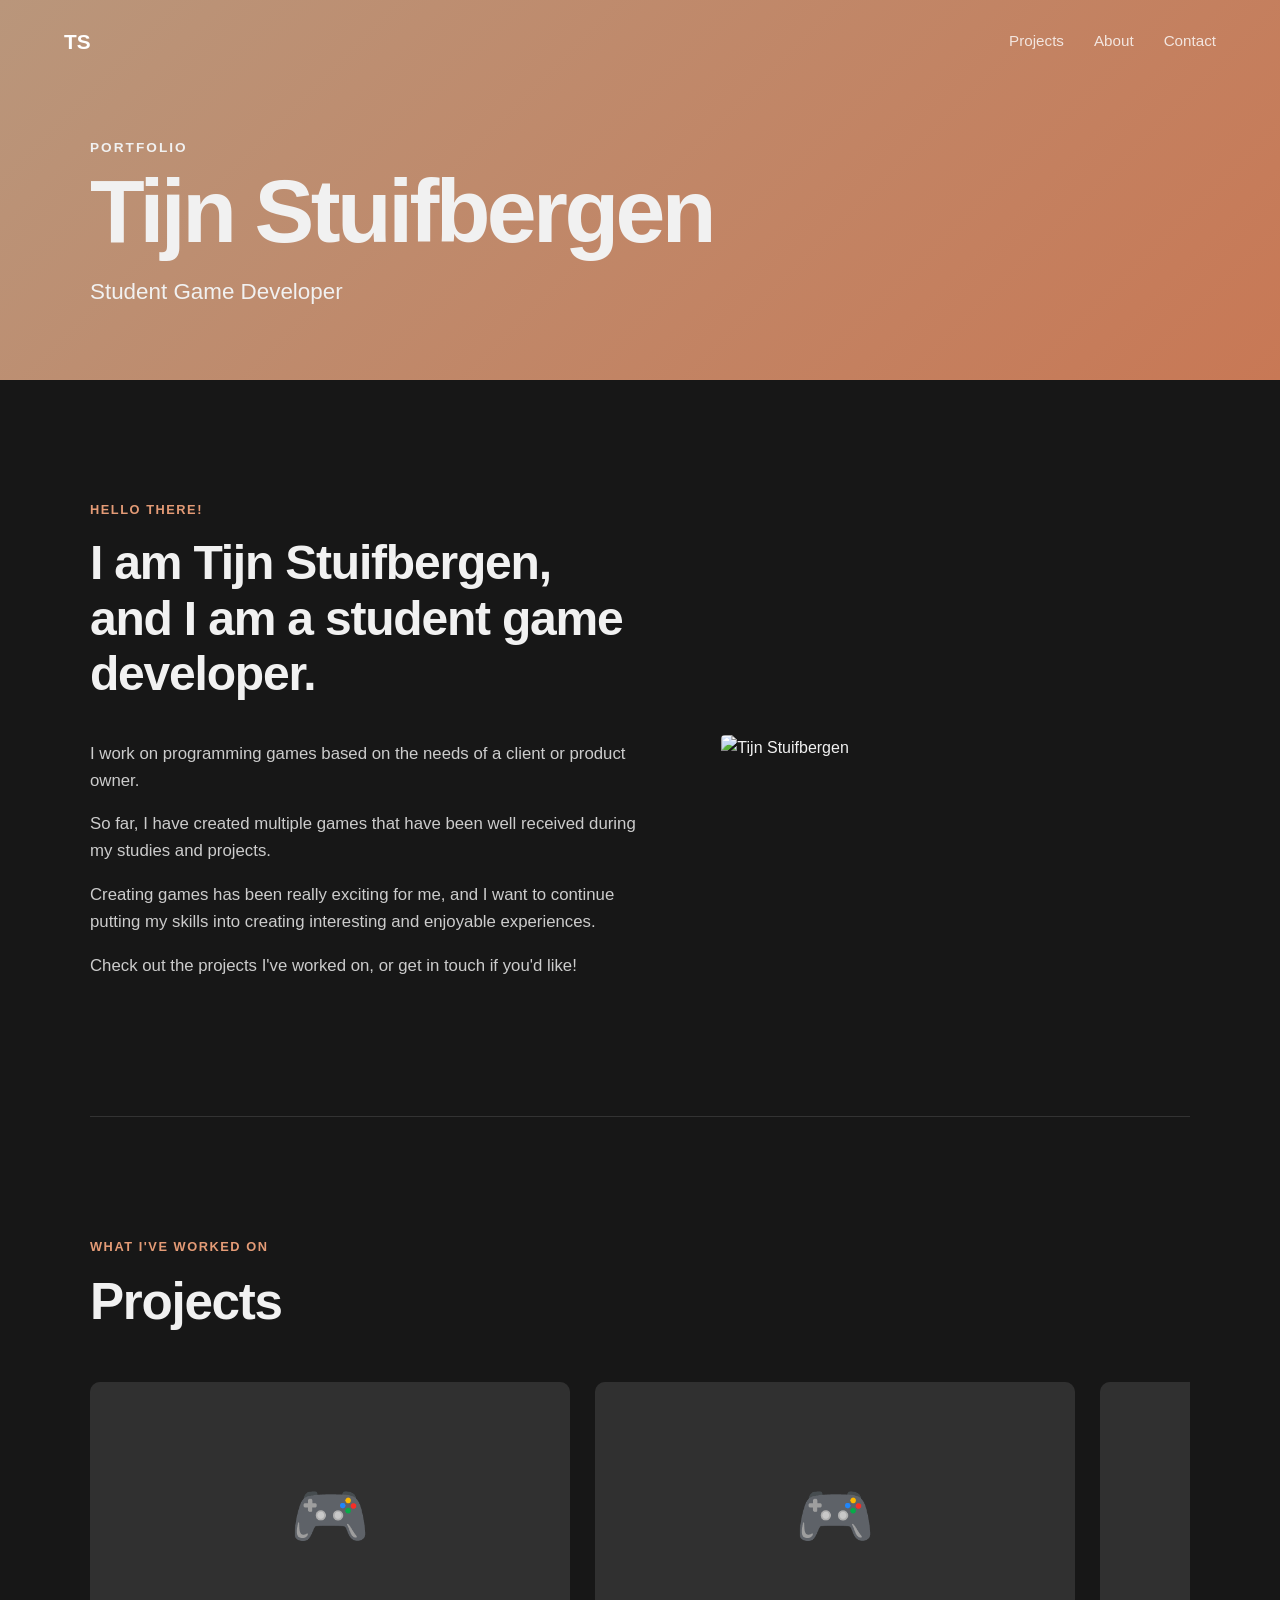
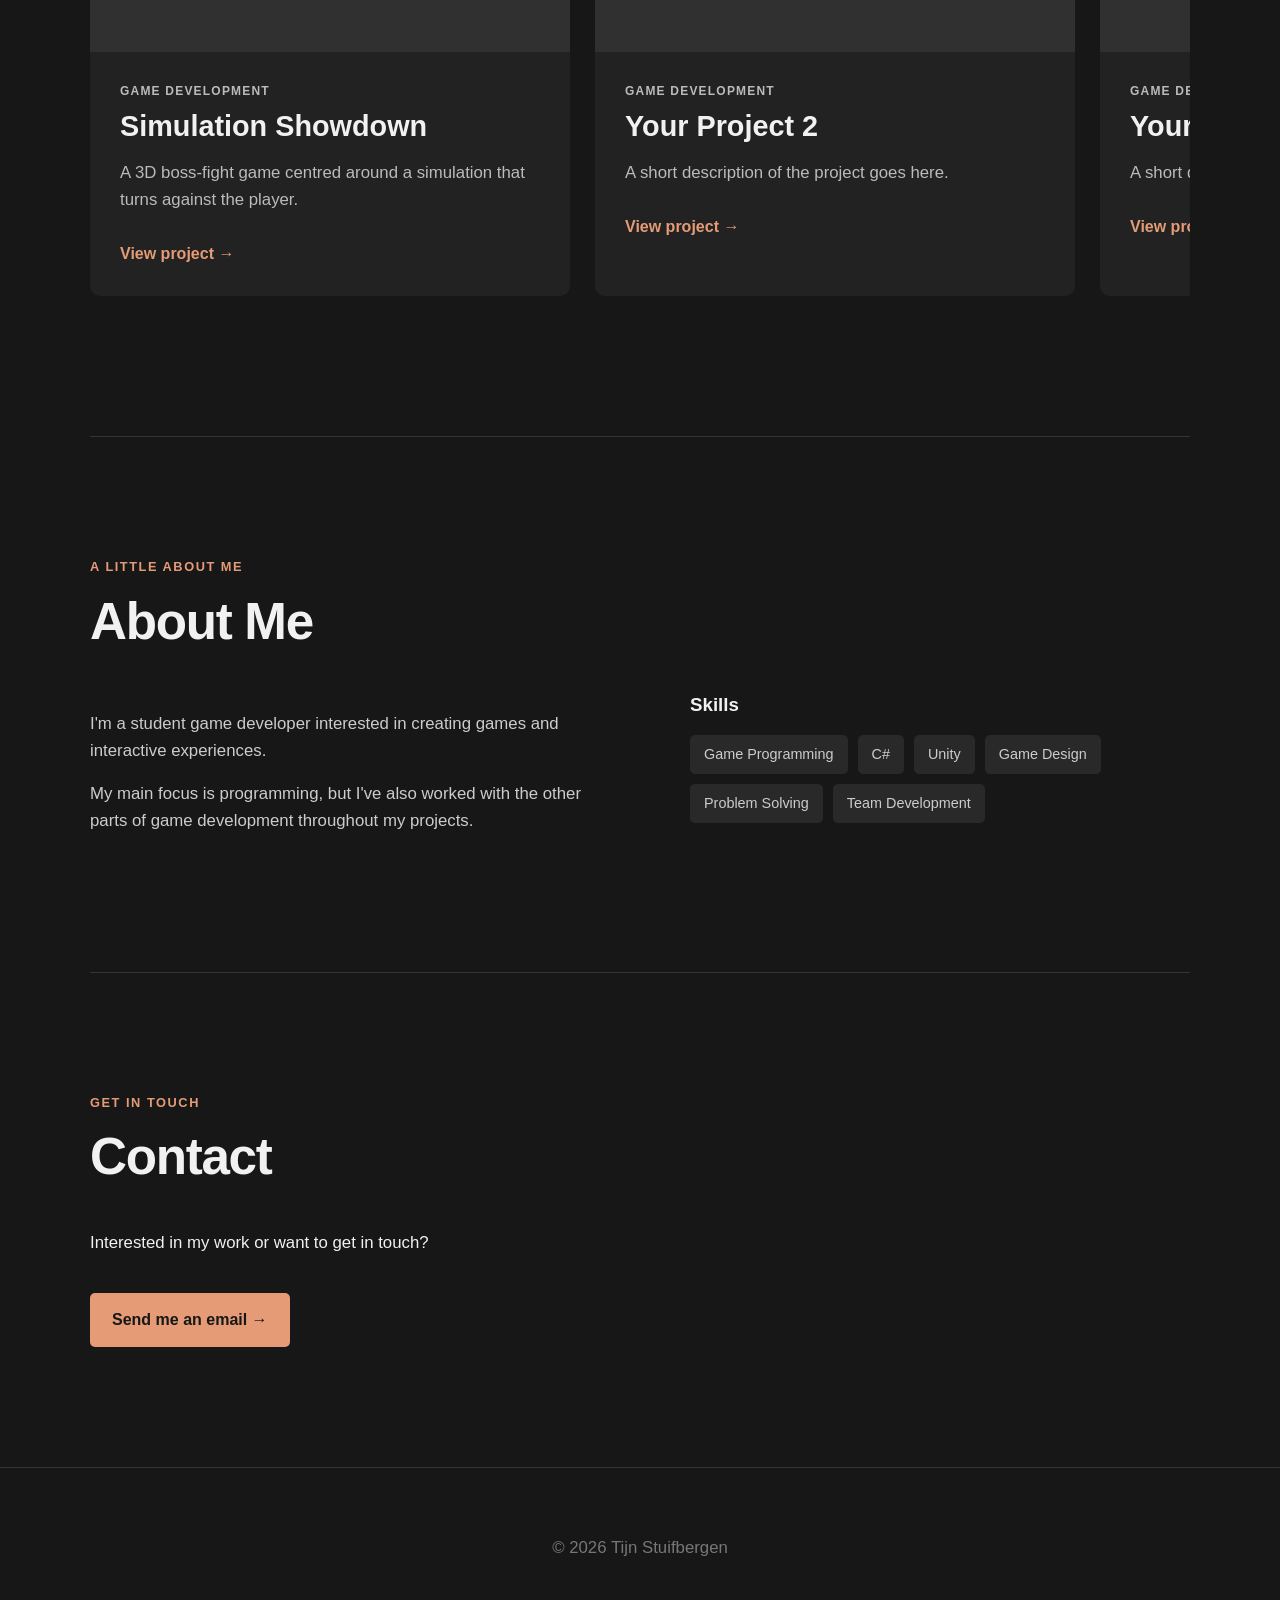
==== index.html @ be2195f2 "first commit" ====
<!DOCTYPE html>
<html lang="en">

<head>
    <meta charset="UTF-8">
    <meta name="viewport" content="width=device-width, initial-scale=1.0">

    <title>Tijn Stuifbergen | Student Game Developer</title>

    <link rel="stylesheet" href="style.css">
</head>

<body>

    <!-- NAVIGATION -->
    <nav class="navbar">
        <a href="#" class="nav-logo">TS</a>

        <div class="nav-links">
            <a href="#projects">Projects</a>
            <a href="#about">About</a>
            <a href="#contact">Contact</a>
        </div>
    </nav>


    <!-- HEADER -->
    <header class="hero">

        <div class="hero-content">

            <p class="hero-small">PORTFOLIO</p>

            <h1>
                Tijn Stuifbergen
            </h1>

            <p class="hero-title">
                Student Game Developer
            </p>

        </div>

    </header>


    <main>

        <!-- INTRODUCTION -->
        <section class="intro">

            <div class="intro-text">

                <p class="section-label">
                    Hello there!
                </p>

                <h2>
                    I am Tijn Stuifbergen,
                    and I am a student game developer.
                </h2>

                <p>
                    I work on programming games based on the needs
                    of a client or product owner.
                </p>

                <p>
                    So far, I have created multiple games that have
                    been well received during my studies and projects.
                </p>

                <p>
                    Creating games has been really exciting for me,
                    and I want to continue putting my skills into
                    creating interesting and enjoyable experiences.
                </p>

                <p>
                    Check out the projects I've worked on,
                    or get in touch if you'd like!
                </p>

            </div>


            <div class="intro-image">

                <img
                    src="images/tijnsuit.jpg"
                    alt="Tijn Stuifbergen"
                >

            </div>

        </section>


        <!-- PROJECTS -->
        <section id="projects" class="projects">

            <div class="section-heading">

                <p class="section-label">
                    What I've worked on
                </p>

                <h2>
                    Projects
                </h2>

            </div>


            <div class="project-scroller">

    <!-- SIMULATION SHOWDOWN -->
    <a
        href="projects/simulation-showdown.html"
        class="project-card"
    >

        <div class="project-image">
            <div class="project-placeholder">
                🎮
            </div>
        </div>

        <div class="project-info">

            <p class="project-type">
                GAME DEVELOPMENT
            </p>

            <h3>
                Simulation Showdown
            </h3>

            <p>
                A 3D boss-fight game centred around
                a simulation that turns against the player.
            </p>

            <span>
                View project →
            </span>

        </div>

    </a>


    <!-- PROJECT 2 -->
    <a
        href="projects/your-project-2.html"
        class="project-card"
    >

        <div class="project-image">
            <div class="project-placeholder">
                🎮
            </div>
        </div>

        <div class="project-info">

            <p class="project-type">
                GAME DEVELOPMENT
            </p>

            <h3>
                Your Project 2
            </h3>

            <p>
                A short description of the project goes here.
            </p>

            <span>
                View project →
            </span>

        </div>

    </a>


    <!-- PROJECT 3 -->
    <a
        href="projects/your-project-3.html"
        class="project-card"
    >

        <div class="project-image">
            <div class="project-placeholder">
                🎮
            </div>
        </div>

        <div class="project-info">

            <p class="project-type">
                GAME DEVELOPMENT
            </p>

            <h3>
                Your Project 3
            </h3>

            <p>
                A short description of the project goes here.
            </p>

            <span>
                View project →
            </span>

        </div>

    </a>

</div>

        </section>


        <!-- ABOUT -->
        <section id="about" class="about">

            <p class="section-label">
                A little about me
            </p>

            <h2>
                About Me
            </h2>

            <div class="about-content">

                <div>

                    <p>
                        I'm a student game developer interested in
                        creating games and interactive experiences.
                    </p>

                    <p>
                        My main focus is programming, but I've also
                        worked with the other parts of game development
                        throughout my projects.
                    </p>

                </div>


                <div class="skills">

                    <h3>
                        Skills
                    </h3>

                    <ul>
                        <li>Game Programming</li>
                        <li>C#</li>
                        <li>Unity</li>
                        <li>Game Design</li>
                        <li>Problem Solving</li>
                        <li>Team Development</li>
                    </ul>

                </div>

            </div>

        </section>


        <!-- CONTACT -->
        <section id="contact" class="contact">

            <p class="section-label">
                Get in touch
            </p>

            <h2>
                Contact
            </h2>

            <p>
                Interested in my work or want to get in touch?
            </p>

            <a
                class="contact-button"
                href="mailto:your-email@example.com"
            >
                Send me an email →
            </a>

        </section>

    </main>


    <!-- FOOTER -->
    <footer>

        <p>
            © 2026 Tijn Stuifbergen
        </p>

    </footer>


    <script src="script.js"></script>

</body>

</html>
---- style.css ----
/* ==============================
   RESET
============================== */

* {
    box-sizing: border-box;
}

html {
    scroll-behavior: smooth;
}

body {
    margin: 0;

    background: #171717;
    color: #f1f1f1;

    font-family:
        Arial,
        Helvetica,
        sans-serif;

    line-height: 1.6;
}


/* ==============================
   NAVIGATION
============================== */

.navbar {
    position: absolute;

    top: 0;
    left: 0;

    width: 100%;

    padding: 25px 5%;

    display: flex;
    justify-content: space-between;
    align-items: center;

    z-index: 10;
}

.nav-logo {
    color: white;

    font-size: 1.3rem;
    font-weight: 800;

    text-decoration: none;
}

.nav-links {
    display: flex;
    gap: 30px;
}

.nav-links a {
    color: white;

    text-decoration: none;

    font-size: 0.95rem;

    opacity: 0.8;

    transition: opacity 0.2s ease;
}

.nav-links a:hover {
    opacity: 1;
}


/* ==============================
   HERO
============================== */

.hero {
    min-height: 380px;

    display: flex;
    align-items: flex-end;

    background:
        linear-gradient(
            135deg,
            #b9967b,
            #c87855
        );
}

.hero-content {
    width: min(1100px, 90%);

    margin: 0 auto;

    padding-bottom: 70px;
}

.hero-small {
    margin: 0 0 10px;

    font-size: 0.85rem;
    font-weight: bold;

    letter-spacing: 0.15em;
}

.hero h1 {
    margin: 0;

    font-size: clamp(3rem, 7vw, 6rem);

    line-height: 0.95;

    letter-spacing: -0.04em;
}

.hero-title {
    margin: 20px 0 0;

    font-size: 1.4rem;
}


/* ==============================
   MAIN
============================== */

main {
    width: min(1100px, 90%);

    margin: 0 auto;
}

section {
    padding: 120px 0;
}

.section-label {
    margin: 0 0 15px;

    color: #e49b76;

    font-size: 0.8rem;
    font-weight: bold;

    letter-spacing: 0.12em;

    text-transform: uppercase;
}

h2 {
    margin-top: 0;

    font-size: clamp(2rem, 4vw, 3.2rem);

    line-height: 1.15;

    letter-spacing: -0.025em;
}

h3 {
    line-height: 1.2;
}

p {
    font-size: 1.05rem;
}


/* ==============================
   INTRO
============================== */

.intro {
    display: grid;

    grid-template-columns: 1fr 0.85fr;

    gap: 80px;

    align-items: center;
}

.intro-text h2 {
    max-width: 650px;

    font-size: clamp(2rem, 4vw, 3rem);
}

.intro-text p:not(.section-label) {
    max-width: 620px;

    color: #cccccc;
}

.intro-image img {
    width: 100%;

    display: block;

    border-radius: 4px;
}


/* ==============================
   PROJECTS
============================== */

.projects {
    border-top: 1px solid #333;
}

.section-heading {
    margin-bottom: 50px;
}


/* Horizontal project scroller */

.project-scroller {
    display: flex;
    flex-direction: row;
    flex-wrap: nowrap;

    gap: 25px;

    width: 100%;

    overflow-x: auto;
    overflow-y: hidden;

    padding-bottom: 20px;

    scroll-snap-type: x mandatory;

    scrollbar-width: thin;
}


/* Individual project */

.project-card {
    flex: 0 0 480px;

    width: 480px;
    min-width: 480px;

    scroll-snap-align: start;

    overflow: hidden;

    background: #222222;

    border-radius: 10px;

    color: inherit;
    text-decoration: none;

    transition:
        transform 0.25s ease,
        background-color 0.25s ease;
}

.project-card:hover {
    transform: translateY(-6px);

    background-color: #292929;
}


/* Project image */

.project-image {
    aspect-ratio: 16 / 9;

    background: #303030;

    display: flex;

    align-items: center;
    justify-content: center;
}

.project-placeholder {
    font-size: 4rem;
}


/* Project information */

.project-info {
    padding: 30px;
}

.project-type {
    margin: 0 0 8px;

    color: #e49b76;

    font-size: 0.75rem !important;

    font-weight: bold;

    letter-spacing: 0.1em;
}

.project-info h3 {
    margin: 0 0 12px;

    font-size: 1.8rem;
}

.project-info p {
    color: #bbbbbb;
}

.project-info span {
    display: inline-block;

    margin-top: 10px;

    color: #e49b76;

    font-weight: bold;
}


/* Scrollbar */

.project-scroller::-webkit-scrollbar {
    height: 8px;
}

.project-scroller::-webkit-scrollbar-track {
    background: #222222;

    border-radius: 10px;
}

.project-scroller::-webkit-scrollbar-thumb {
    background: #555555;

    border-radius: 10px;
}

.project-scroller::-webkit-scrollbar-thumb:hover {
    background: #777777;
}


/* ==============================
   ABOUT
============================== */

.about {
    border-top: 1px solid #333;
}

.about-content {
    display: grid;

    grid-template-columns: 1fr 1fr;

    gap: 100px;
}

.about-content > div:first-child p {
    color: #cccccc;
}

.skills h3 {
    margin-top: 0;
}

.skills ul {
    margin: 0;

    padding: 0;

    list-style: none;

    display: flex;

    flex-wrap: wrap;

    gap: 10px;
}

.skills li {
    padding: 8px 14px;

    background: #292929;

    border-radius: 5px;

    color: #cccccc;

    font-size: 0.9rem;
}


/* ==============================
   CONTACT
============================== */

.contact {
    border-top: 1px solid #333;
}

.contact-button {
    display: inline-block;

    margin-top: 20px;

    padding: 14px 22px;

    background: #e49b76;

    color: #171717;

    border-radius: 5px;

    font-weight: bold;

    text-decoration: none;

    transition:
        transform 0.2s ease,
        opacity 0.2s ease;
}

.contact-button:hover {
    transform: translateY(-2px);

    opacity: 0.85;
}


/* ==============================
   FOOTER
============================== */

footer {
    padding: 50px 20px;

    border-top: 1px solid #333;

    text-align: center;

    color: #777;
}


@media (max-width: 750px) {

    .nav-links {
        display: none;
    }

    .hero {
        min-height: 320px;
    }

    .hero-content {
        padding-bottom: 50px;
    }

    .intro {
        grid-template-columns: 1fr;
        gap: 40px;
    }

    .project-card {
        flex: 0 0 85vw;
        width: 85vw;
        min-width: 85vw;
    }

    .about-content {
        grid-template-columns: 1fr;
        gap: 50px;
    }

    section {
        padding: 80px 0;
    }
}
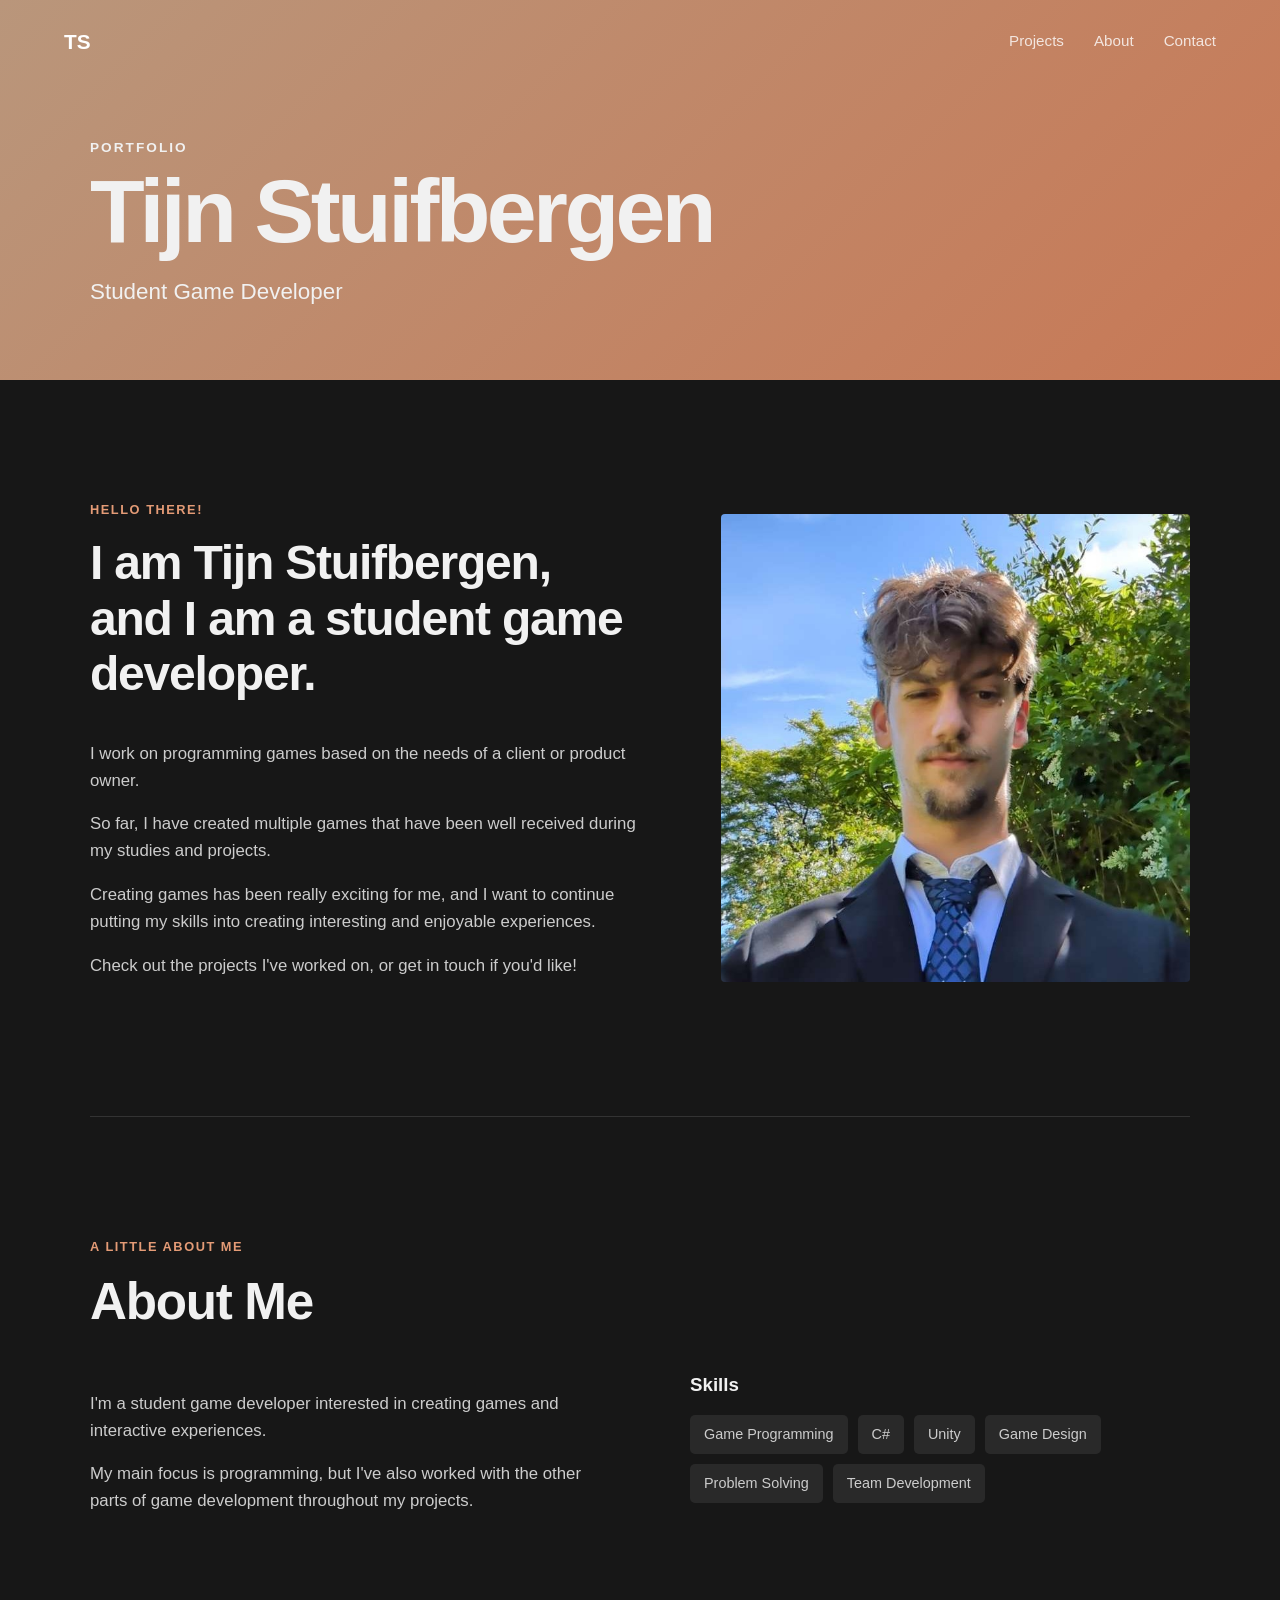
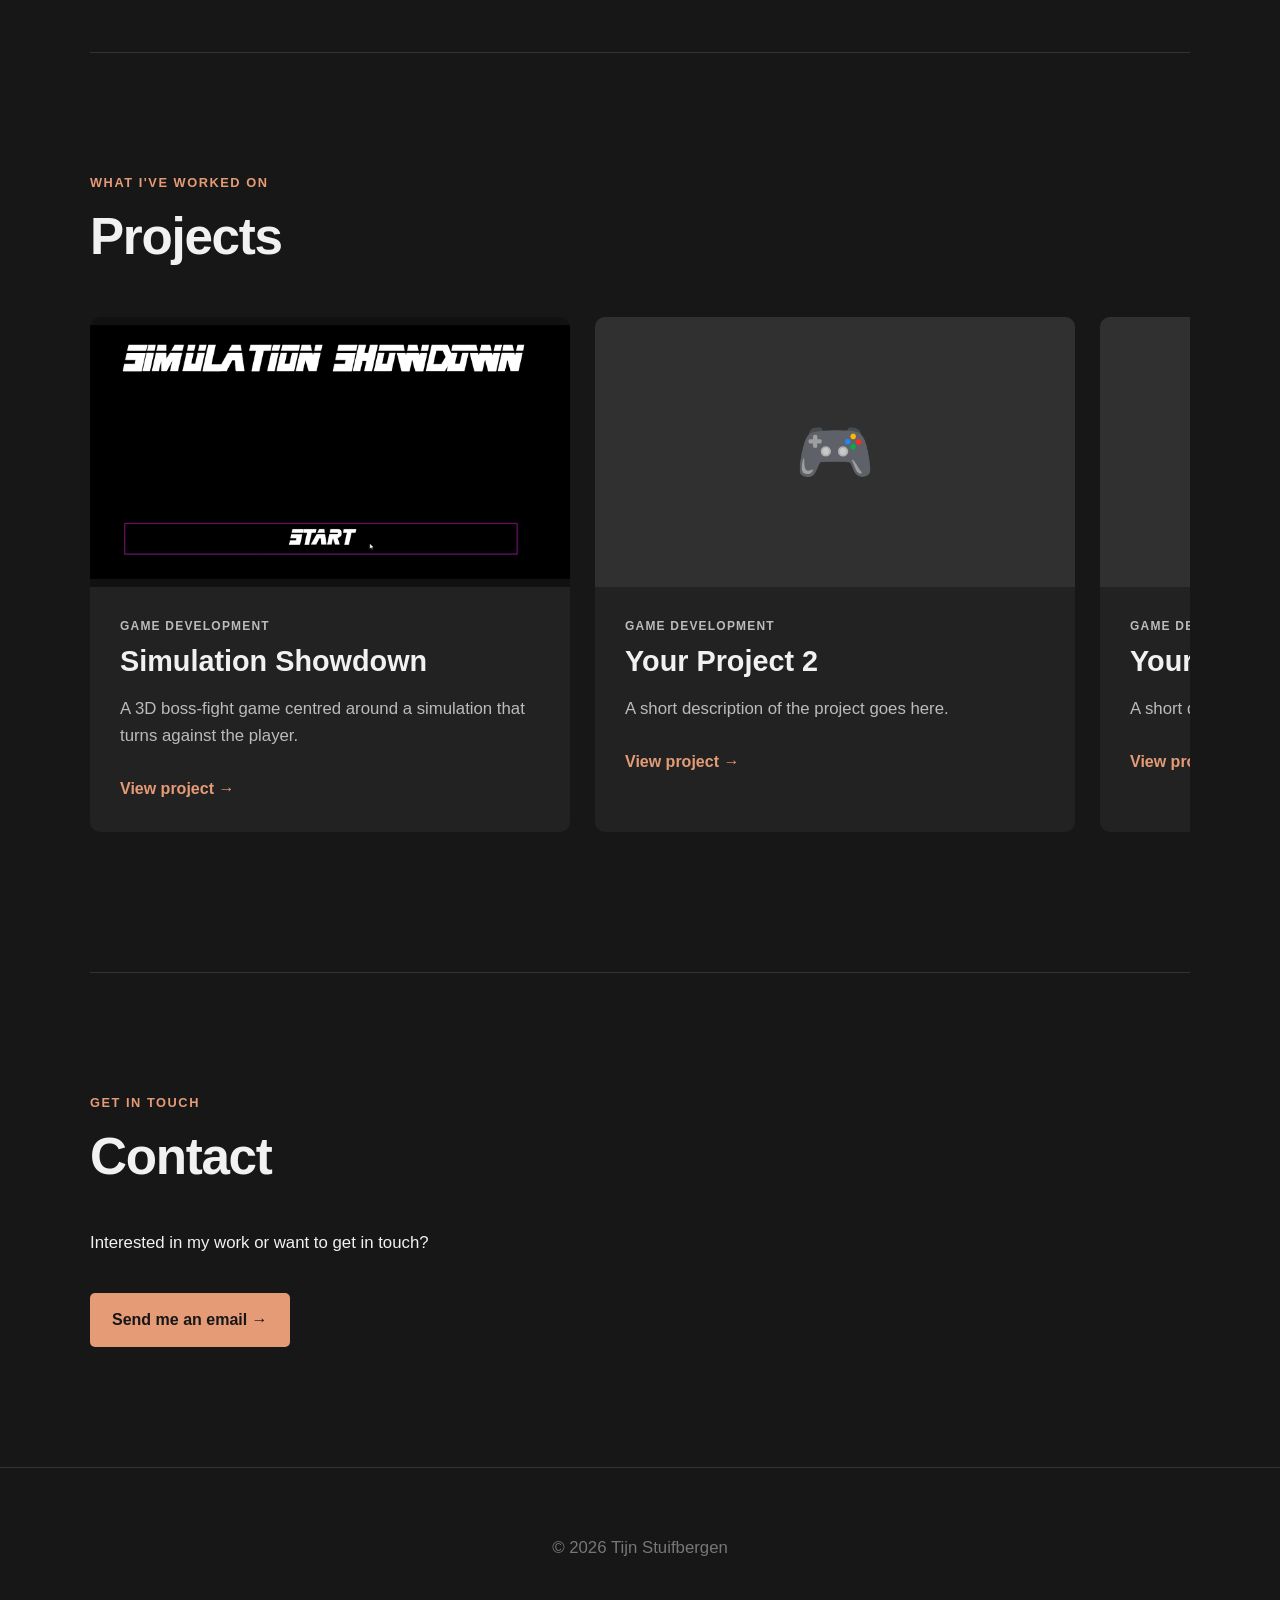
==== commit 68bd47e2: "added thumbnail images for most projects, created project template files, and adjusted project card " ====
--- a/index.html
+++ b/index.html
@@ -87,142 +87,13 @@
             <div class="intro-image">
 
                 <img
-                    src="images/tijnsuit.jpg"
+                    src="assets/tijnsuit.jpg"
                     alt="Tijn Stuifbergen"
                 >
 
             </div>
 
         </section>
-
-
-        <!-- PROJECTS -->
-        <section id="projects" class="projects">
-
-            <div class="section-heading">
-
-                <p class="section-label">
-                    What I've worked on
-                </p>
-
-                <h2>
-                    Projects
-                </h2>
-
-            </div>
-
-
-            <div class="project-scroller">
-
-    <!-- SIMULATION SHOWDOWN -->
-    <a
-        href="projects/simulation-showdown.html"
-        class="project-card"
-    >
-
-        <div class="project-image">
-            <div class="project-placeholder">
-                🎮
-            </div>
-        </div>
-
-        <div class="project-info">
-
-            <p class="project-type">
-                GAME DEVELOPMENT
-            </p>
-
-            <h3>
-                Simulation Showdown
-            </h3>
-
-            <p>
-                A 3D boss-fight game centred around
-                a simulation that turns against the player.
-            </p>
-
-            <span>
-                View project →
-            </span>
-
-        </div>
-
-    </a>
-
-
-    <!-- PROJECT 2 -->
-    <a
-        href="projects/your-project-2.html"
-        class="project-card"
-    >
-
-        <div class="project-image">
-            <div class="project-placeholder">
-                🎮
-            </div>
-        </div>
-
-        <div class="project-info">
-
-            <p class="project-type">
-                GAME DEVELOPMENT
-            </p>
-
-            <h3>
-                Your Project 2
-            </h3>
-
-            <p>
-                A short description of the project goes here.
-            </p>
-
-            <span>
-                View project →
-            </span>
-
-        </div>
-
-    </a>
-
-
-    <!-- PROJECT 3 -->
-    <a
-        href="projects/your-project-3.html"
-        class="project-card"
-    >
-
-        <div class="project-image">
-            <div class="project-placeholder">
-                🎮
-            </div>
-        </div>
-
-        <div class="project-info">
-
-            <p class="project-type">
-                GAME DEVELOPMENT
-            </p>
-
-            <h3>
-                Your Project 3
-            </h3>
-
-            <p>
-                A short description of the project goes here.
-            </p>
-
-            <span>
-                View project →
-            </span>
-
-        </div>
-
-    </a>
-
-</div>
-
-        </section>
-
 
         <!-- ABOUT -->
         <section id="about" class="about">
@@ -274,6 +145,132 @@
 
         </section>
 
+        <!-- PROJECTS -->
+        <section id="projects" class="projects">
+
+            <div class="section-heading">
+
+                <p class="section-label">
+                    What I've worked on
+                </p>
+
+                <h2>
+                    Projects
+                </h2>
+
+            </div>
+
+
+            <div class="project-scroller">
+
+            <!-- SIMULATION SHOWDOWN -->
+            <a
+                href="projects/simulation-showdown.html"
+                class="project-card"
+            >
+
+                <div class="project-image">
+                    <img
+                        src="assets/simulation-showdown/thumbnail.png"
+                        alt="Simulation Showdown img"
+                    >
+                </div>
+            
+                <div class="project-info">
+                
+                    <p class="project-type">
+                        GAME DEVELOPMENT
+                    </p>
+                
+                    <h3>
+                        Simulation Showdown
+                    </h3>
+                
+                    <p>
+                        A 3D boss-fight game centred around
+                        a simulation that turns against the player.
+                    </p>
+                
+                    <span>
+                        View project →
+                    </span>
+                
+                </div>
+            
+            </a>
+        
+        
+            <!-- PROJECT 2 -->
+            <a
+                href="projects/your-project-2.html"
+                class="project-card"
+            >
+        
+                <div class="project-image">
+                    <div class="project-placeholder">
+                        🎮
+                    </div>
+                </div>
+            
+                <div class="project-info">
+                
+                    <p class="project-type">
+                        GAME DEVELOPMENT
+                    </p>
+                
+                    <h3>
+                        Your Project 2
+                    </h3>
+                
+                    <p>
+                        A short description of the project goes here.
+                    </p>
+                
+                    <span>
+                        View project →
+                    </span>
+                
+                </div>
+            
+            </a>
+        
+        
+            <!-- PROJECT 3 -->
+            <a
+                href="projects/your-project-3.html"
+                class="project-card"
+            >
+        
+                <div class="project-image">
+                    <div class="project-placeholder">
+                        🎮
+                    </div>
+                </div>
+            
+                <div class="project-info">
+                
+                    <p class="project-type">
+                        GAME DEVELOPMENT
+                    </p>
+                
+                    <h3>
+                        Your Project 3
+                    </h3>
+                
+                    <p>
+                        A short description of the project goes here.
+                    </p>
+                
+                    <span>
+                        View project →
+                    </span>
+                
+                </div>
+            
+            </a>
+
+        </section>
+
 
         <!-- CONTACT -->
         <section id="contact" class="contact">
--- a/style.css
+++ b/style.css
@@ -289,6 +289,14 @@
     justify-content: center;
 }
 
+.project-card img {
+    width: 100%;
+    height: 270px;
+    object-fit: contain;
+    background: #111;
+    display: block;
+}
+
 .project-placeholder {
     font-size: 4rem;
 }
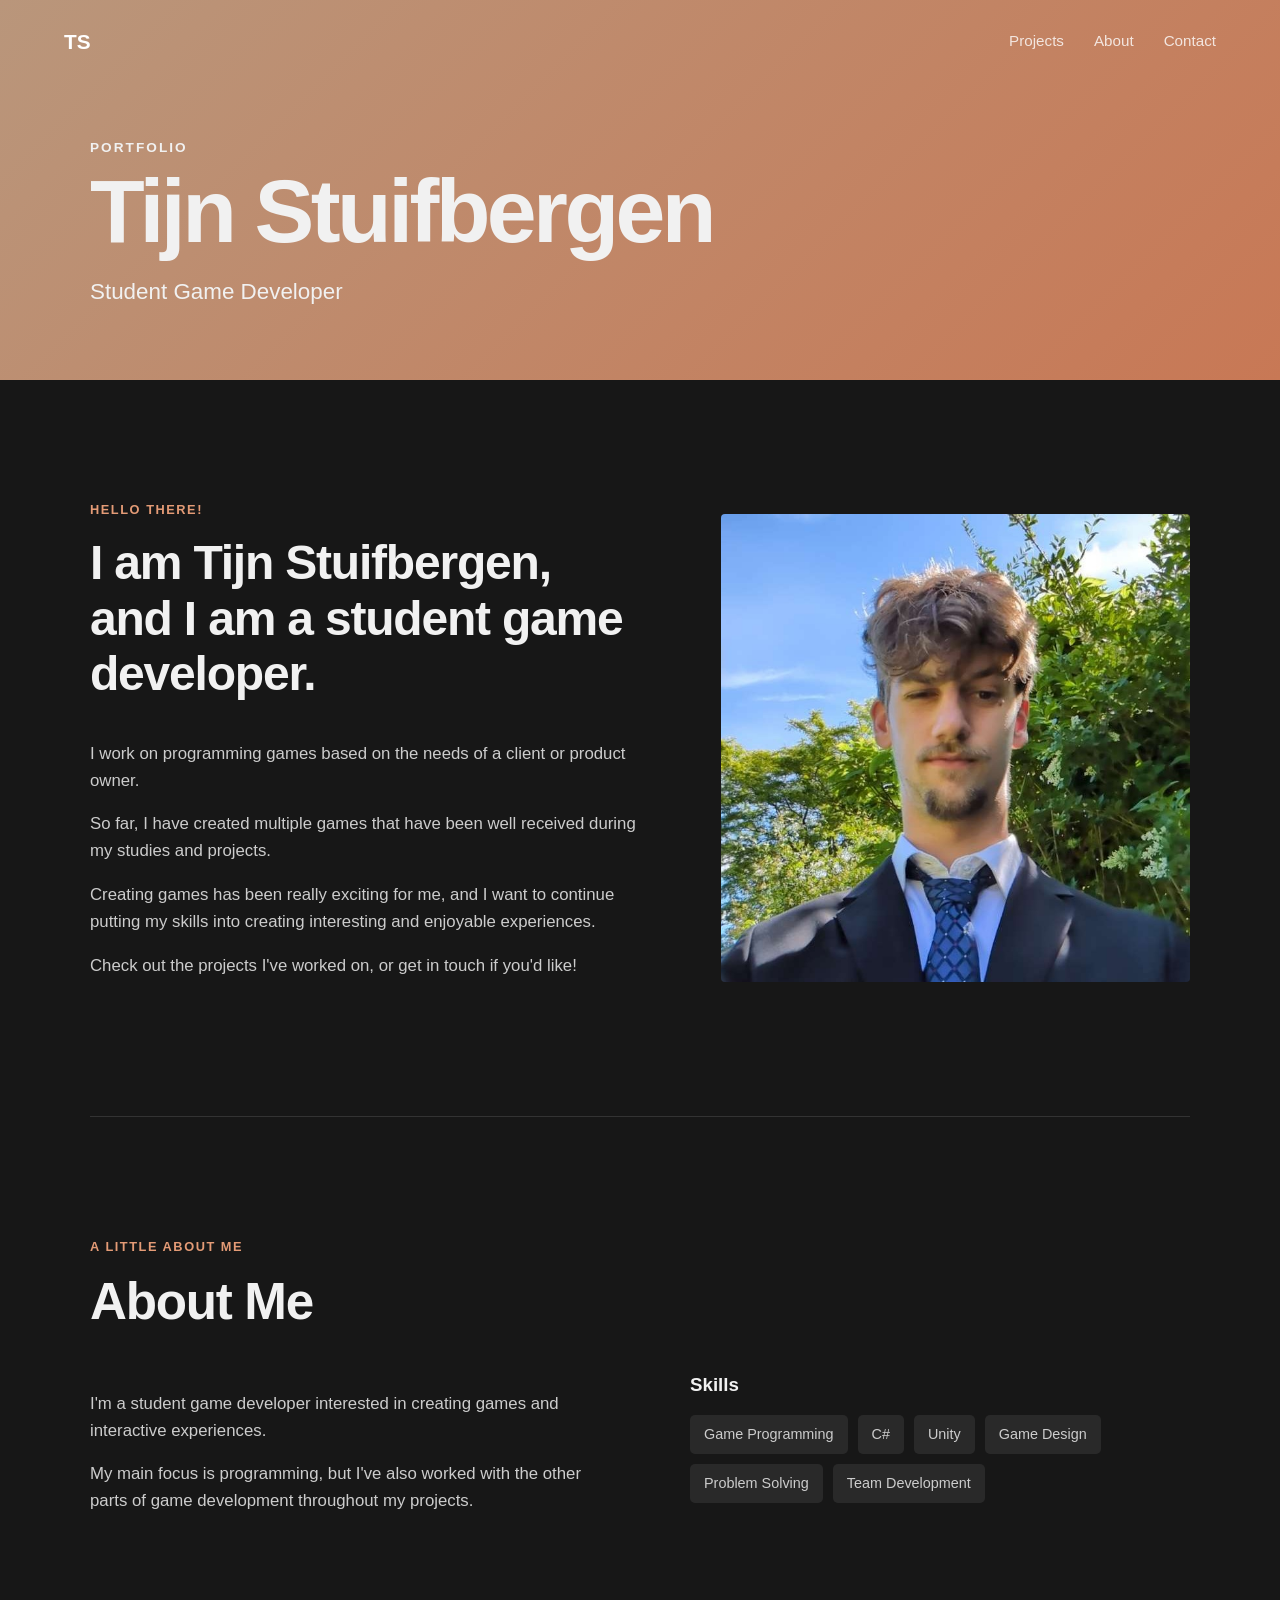
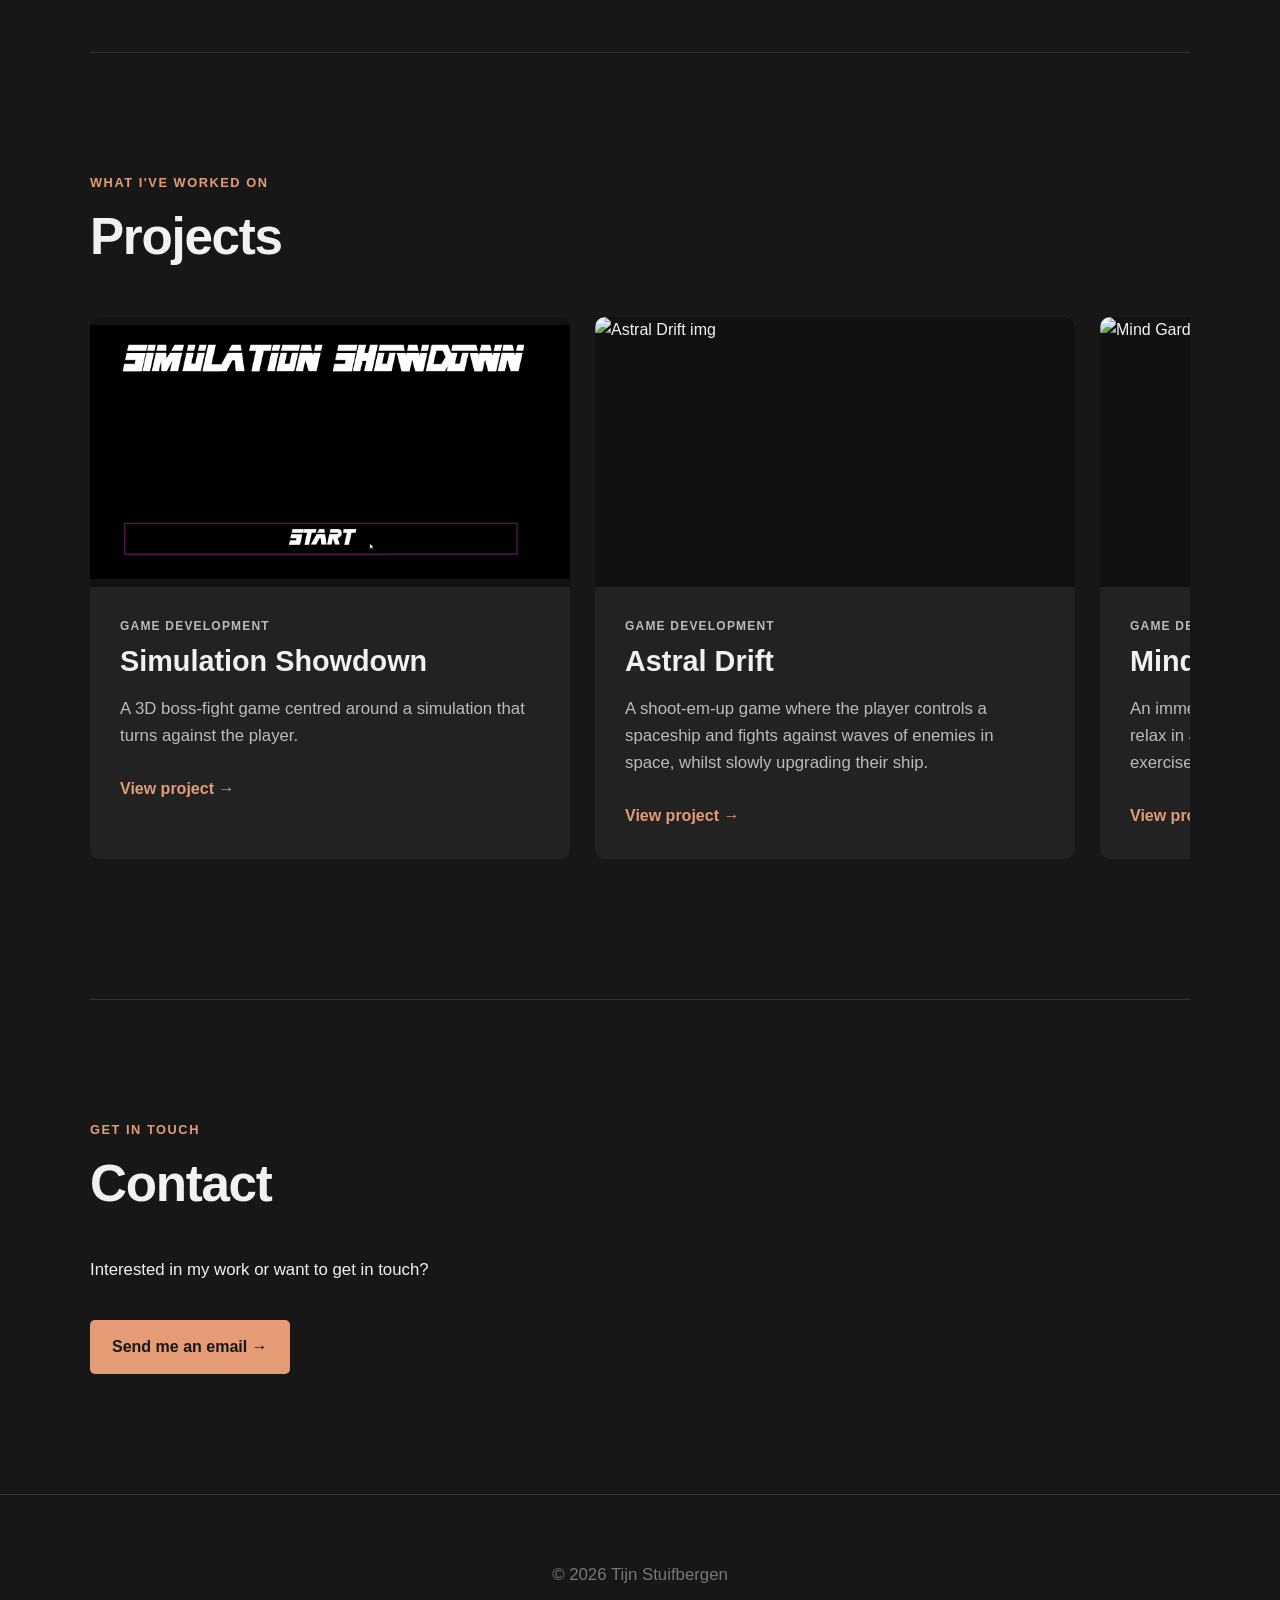
==== commit 64e79852: "finalised (somewhat) simulation showdown & astral drift project pages" ====
--- a/index.html
+++ b/index.html
@@ -198,18 +198,17 @@
                 </div>
             
             </a>
-        
-        
-            <!-- PROJECT 2 -->
+
+            <!-- Astral Drift -->
             <a
-                href="projects/your-project-2.html"
+                href="projects/astral-drift.html"
                 class="project-card"
             >
         
                 <div class="project-image">
-                    <div class="project-placeholder">
-                        🎮
-                    </div>
+                    <img 
+                        src="assets/astral-drift/thumbnail.png"
+                        alt="Astral Drift img">
                 </div>
             
                 <div class="project-info">
@@ -219,11 +218,13 @@
                     </p>
                 
                     <h3>
-                        Your Project 2
+                        Astral Drift
                     </h3>
                 
                     <p>
-                        A short description of the project goes here.
+                        A shoot-em-up game where the player controls a spaceship
+                        and fights against waves of enemies in space, whilst slowly
+                        upgrading their ship.
                     </p>
                 
                     <span>
@@ -235,16 +236,16 @@
             </a>
         
         
-            <!-- PROJECT 3 -->
+            <!-- Mind Garden -->
             <a
-                href="projects/your-project-3.html"
+                href="projects/mind-garden.html"
                 class="project-card"
             >
         
                 <div class="project-image">
-                    <div class="project-placeholder">
-                        🎮
-                    </div>
+                    <img 
+                        src="assets/mind-garden/thumbnail.png"
+                        alt="Mind Garden img">
                 </div>
             
                 <div class="project-info">
@@ -254,11 +255,13 @@
                     </p>
                 
                     <h3>
-                        Your Project 3
+                        Mind Garden
                     </h3>
                 
                     <p>
-                        A short description of the project goes here.
+                        An immersive VR-experience where the player
+                        gets to relax in a mindful garden
+                        by performing breathing exercises
                     </p>
                 
                     <span>
